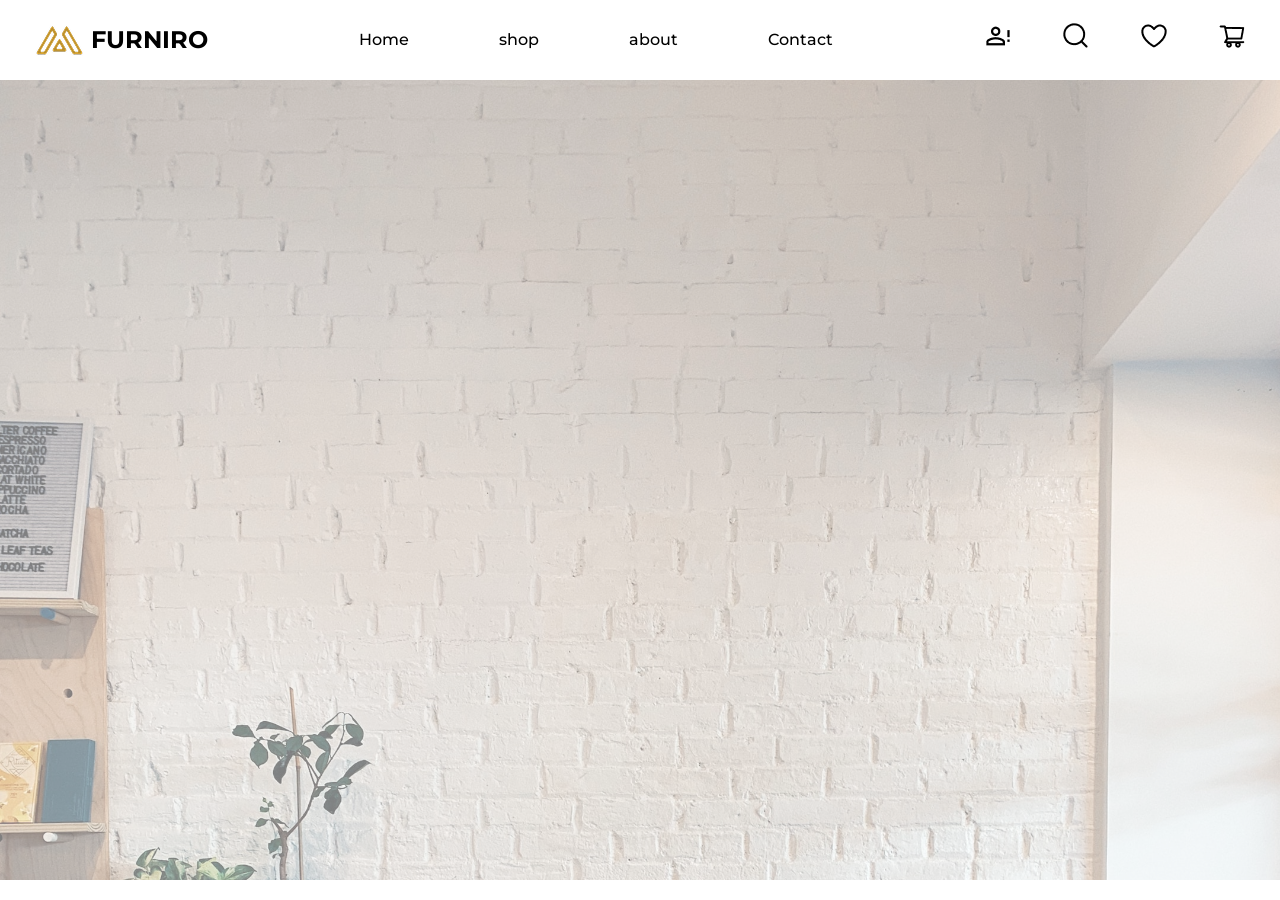
==== Page2.html @ 17d26b61 "day 4 page 2" ====
<!doctype html>
<html lang="en">
  <head>
    <meta charset="UTF-8" />
    <meta name="viewport" content="width=device-width, initial-scale=1.0" />
    <title>Document</title>
    <link rel="stylesheet" href="style.css" />
    <link rel="preconnect" href="https://fonts.googleapis.com" />
    <link rel="preconnect" href="https://fonts.gstatic.com" crossorigin />
    <link
      href="https://fonts.googleapis.com/css2?family=Montserrat:ital,wght@0,100..900;1,100..900&display=swap"
      rel="stylesheet" />
  </head>
  <body>
    <!-- navbar -->
    <nav class="navbar">
      <div id="navKiri">
        <img src="icon/Meubel House_Logos-05.png" alt="logo" />
        <h1>FURNIRO</h1>
      </div>

      <div id="navTengah">
        <a href="#">Home</a>
        <a href="#">shop</a>
        <a href="#">about</a>
        <a href="#">Contact</a>
      </div>

      <div id="navKanan">
        <a href="#">
          <img src="icon/mdi_account-alert-outline.png" alt="account" />
        </a>
        <a href="#">
          <img src="icon/akar-icons_search.png" alt="search" />
        </a>
        <a href="#">
          <img src="icon/akar-icons_heart.png" alt="heart" />
        </a>
        <a href="#">
          <img src="icon/ant-design_shopping-cart-outlined.png" alt="cart" />
        </a>
      </div>
    </nav>
    <!-- navbar end -->

    <!-- Pewmbukaan  -->
     <div id="P2-pembukaan">
      <div id="P2PA">
      </div>
      <div></div>
     </div>
    <!-- Pewmbukaan end -->
  </body>
</html>
---- style.css ----
body {
  margin: 0;
  padding: 0;
  line-height: 1.6;
  font-family: "Montserrat", sans-serif;
}

h1 {
  font-weight: 700;
}

p {
  font-weight: 700;
}
/* navbar */
.navbar {
  padding: 30px 0px;
  background-color: #ffffff;
  display: flex;
  flex-direction: row;
  justify-content: space-around;
  align-items: center;
  width: 100%;
  height: 20px;
}

#navKiri {
  display: flex;
  flex-direction: row;
  justify-content: center;
  align-items: center;
  gap: 7px;
}

#navKiri img {
  width: auto;
  height: 140%;
}

#navKiri h1 {
  margin: 0;
}

#navTengah {
  display: flex;
  flex-direction: row;
  justify-content: center;
  gap: 90px;
  width: 50%;
}

#navTengah a {
  color: black;
  text-decoration: none;
  font-weight: 500;
}

#navKanan {
  display: flex;
  flex-direction: row;
  align-items: center;
  justify-content: center;
  gap: 50px;
}

#navKanan a img {
  height: 80%;
  width: auto;
}
/* navbar end */

#luarNew {
  display: flex;
  flex-direction: column;
  position: relative;
  height: 100vh;
}

#pembukaan {
  height: 100vh;
  width: 100;
}

/* newArrival */
#newArrival {
  background-color: #fff3e3;
  width: 550px;
  height: 400px;
  border-radius: 10px;
  position: absolute;
  bottom: 130px;
  right: 110px;
  padding: 40px;
}

.p-a {
  font-family:
    system-ui,
    -apple-system,
    BlinkMacSystemFont,
    "Segoe UI",
    Roboto,
    Oxygen,
    Ubuntu,
    Cantarell,
    "Open Sans",
    "Helvetica Neue",
    sans-serif;
  letter-spacing: 4.5px;
}

#newArrival div h1 {
  color: #b88e2f;
  line-height: 50px;
  font-size: 50px;
  margin: 0px;
}

#newArrival div a {
  color: white;
  background-color: #b88e2f;
  text-decoration: none;
  font-size: 20px;
  font-weight: 600;
  margin-top: 90px;
  display: flex;
  flex-direction: column;
  align-items: center;
  justify-content: center;
  width: 230px;
  height: 80px;
}

#newArrival div a:hover {
  transition: 0.6s;
  background-color: #9c7725;
}

#newArrival div a:active {
  background-color: #9c7725;
  transform: scale(0.96);
}
/* newArrival end */

/* the range */
#the {
  display: flex;
  flex-direction: column;
  align-items: center;
  margin: 0;
  margin-top: 40px;
}

#the p {
  font-weight: 500;
  margin: 0;
}

#img-the {
  display: flex;
  flex-direction: row;
  justify-content: center;
  gap: 20px;
  margin: 60px 0px;
}

#img-the img {
  border-radius: 15px;
}

#img-the div {
  text-align: center;
}

/* the range end */

/* Our Products */

#OurProducts {
  display: flex;
  flex-direction: column;
  align-items: center;
}

#Our-1 {
  display: flex;
  flex-direction: row;
  gap: 40px;
}

.Our {
  display: flex;
  flex-direction: column;
  position: relative;
  background-color: #f4f5f7;
  overflow: hidden;
}

#Our-bayangan {
  display: flex;
  flex-direction: column;
  position: absolute;
  justify-content: center;
  align-items: center;
  inset: 0;
  z-index: 5;
  opacity: 0;
  transform: scale(0.85);
  pointer-events: none;
  transition:
    opacity 0.12s ease-out,
    transform 0.12s cubic-bezier(0.2, 0.9, 0.3, 1.3);
  gap: 20px;
  width: 100%;
  height: 100%;
  background-color: rgba(41, 41, 41, 0.508);
}

.Our:hover #Our-bayangan {
  opacity: 1;
  transform: scale(1);
  pointer-events: auto;
}

#button-1 {
  display: flex;
  flex-direction: column;
  justify-content: center;
  align-items: center;
  background-color: white;
  text-decoration: none;
  font-weight: 600;
  width: 200px;
  height: 48px;
  color: #e89f71;
}

#button-1:hover {
  background-color: #e89f71;
  color: white;
  opacity: 1;
  transform: scale(1);
  transition: 0.9ms;
}

#Our-dll {
  display: flex;
  gap: 15px;
}

#Our-dll a {
  color: white;
  text-decoration: none;
  font-weight: 600;
  display: flex;
  flex-direction: row;
  align-items: center;
}

.Our-ab {
  display: flex;
  flex-direction: column;
  justify-content: center;
  align-items: center;
  position: absolute;
  top: 10px;
  right: 20px;
  border-radius: 100%;
  background-color: #e97171;
  color: white;
  width: 50px;
  height: 50px;
}

.Our-abs {
  display: flex;
  flex-direction: column;
  justify-content: center;
  align-items: center;
  position: absolute;
  top: 10px;
  right: 20px;
  border-radius: 100%;
  background-color: #2ec1ac;
  color: white;
  width: 50px;
  height: 50px;
}

.Our-h3 {
  margin: 0px;
}

.Our-p {
  margin: 0px;
  color: #898989;
  font-weight: 600;
}

.Our div div {
  display: flex;
  flex-direction: row;
  gap: 30px;
}

.Our div div p {
  margin: 0px;
}

.Our div div s {
  color: grey;
}

#Our-2 {
  margin-top: 20px;
  display: flex;
  flex-direction: row;
  gap: 40px;
}

#Our-button2 {
  display: flex;
  flex-direction: column;
  align-items: center;
  justify-content: center;
  border: #b88e2f solid 1px;
  margin: 40px 0px;
  text-decoration: none;
  color: #b88e2f;
  font-weight: 600;
  width: 250px;
  height: 40px;
}
/* Our Products end */

/* Median */
#Median {
  display: flex;
  flex-direction: row;
  position: relative;
  justify-content: right;
  gap: 40px;
  margin: 20px 0px;
  padding: 40px 0px;
  padding-bottom: 30px;
  align-items: center;
  background-color: #fcf8f3;
}

#Median1 {
  display: flex;
  flex-direction: column;
}

#Median1 h1 {
  color: #3a3a3a;
  font-size: 50px;
  line-height: 55px;
  margin: 0;
}

#Median1 p {
  color: #616161;
  font-weight: 600;
  margin-top: 10px;
  margin-bottom: 30px;
}

#Median1 a {
  display: flex;
  flex-direction: column;
  justify-content: center;
  align-items: center;
  width: 150px;
  height: 45px;
  text-decoration: none;
  font-weight: 600;
  background-color: #b88e2f;
  color: white;
}

#Median2 {
  display: flex;
  flex-direction: row;
  position: relative;
  right: 0;
  gap: 20px;
}

.medianG {
  position: relative;
}

#MG {
  display: flex;
  flex-direction: column;
  justify-content: center;
  padding: 40px 30px;
  height: 50px;
  width: 157px;
  position: absolute;
  bottom: 30px;
  left: 30px;
  background-color: #ffffffb8;
}

#MG div {
  display: flex;
  flex-direction: row;
  align-items: center;
  gap: 5px;
  margin: 0;
  color: #616161;
  font-weight: 600;
}

#MG div p {
  margin: 0;
  font-weight: 500;
}

#MG div div {
  background-color: grey;
  height: 1px;
  width: 20px;
}

#MG h1 {
  margin: 0;
  font-size: 25px;
}

#MG-gambar {
  background-color: #b88e2f;
  display: flex;
  flex-direction: column;
  align-items: center;
  justify-content: center;
  position: absolute;
  bottom: 30px;
  right: 108px;
  width: 50px;
  height: 50px;
}

#MedianG2 {
  display: flex;
  flex-direction: column;
}

#MG2 {
  display: flex;
  flex-direction: row;
  gap: 20px;
}

#M {
  background-color: white;
  box-shadow: 0 4px 10px rgba(0, 0, 0, 0.3);
  display: flex;
  flex-direction: column;
  align-items: center;
  justify-content: center;
  position: absolute;
  bottom: 250px;
  right: 55px;
  border-radius: 100%;
  width: 40px;
  height: 40px;
}

#M img {
  height: 15px;
  width: auto;
}

#MG3 {
  display: flex;
  flex-direction: row;
  align-items: center;
  gap: 10px;
  height: 100%;
}

.M1 {
  border-radius: 100%;
  border: #b88e2f solid 1px;
  padding: 5px;
}

.M1 div {
  background-color: #b88e2f;
  border-radius: 100%;
  width: 8px;
  height: 8px;
}

.M2 {
  background-color: #d8d8d8;
  border-radius: 100%;
  width: 8px;
  height: 8px;
}
/* Median end */

/* Funiro */
#FuniroUtama {
  display: flex;
  flex-direction: column;
  align-items: center;
  justify-content: center;
}

#FuniroUtama p {
  margin: 0;
  color: grey;
}

#FuniroUtama h1 {
  margin: 0;
}

#Funiro {
  display: flex;
  flex-direction: row;
  gap: 20px;
}

#FKiri {
  display: flex;
  flex-direction: column;
  gap: 20px;
}

#FKA {
  display: flex;
  flex-direction: row;
  align-items: end;
  gap: 20px;
}

#fka {
  width: 451px;
  height: 312px;
}

#FKB {
  display: flex;
  flex-direction: row;
  align-items: self-start;
  gap: 20px;
}

#FTengah {
  display: flex;
  flex-direction: row;
  align-items: center;
}

#FKanan {
  display: flex;
  flex-direction: column;
  gap: 20px;
}

#Fka {
  display: flex;
  flex-direction: row;
  align-items: end;
  gap: 20px;
}

.fka {
  width: 290px;
  height: 348px;
}

#Fkb {
  display: flex;
  flex-direction: row;
  gap: 20px;
}

.fkb {
  width: 258px;
  height: 196px;
}

/* Funiro */

/* footer */
footer {
  margin-top: 50px;
}

#FooterA {
  display: flex;
  flex-direction: row;
  padding: 20px 0px;
  justify-content: space-around;
}

#FA1 {
  display: flex;
  flex-direction: column;
}

#FA1 h2 {
  margin-top: 10px;
}

#FA1 p {
  color: #9f9f9f;
  font-weight: 500;
}
.FA2 {
  display: flex;
  flex-direction: column;
  gap: 30px;
}

.FA2 p {
  color: #9f9f9f;
}

.FA2 a {
  text-decoration: none;
  color: black;
  font-weight: 600;
}

#FA4 {
  display: flex;
  flex-direction: column;
  gap: 15px;
}

#FA4 {
  color: #9f9f9f;
}

#FI {
  color: #9f9f9f;
  border: none;
  font-weight: 500;
  font-size: 15px;
}

#FI:focus {
  border: none;
  outline: none;
}

.underline {
  background-color: black;
  height: 1.6px;
  width: 175px;
}

#under {
  display: flex;
  flex-direction: row;
  align-items: center;
}

.FKANAN {
  color: black;
  text-decoration: underline;
  text-underline-offset: 6px;
}

#FooterB {
  padding: 0px 85px;
}

#FooterB p {
  font-weight: 500;
  margin: 40px 0px;
}
/* footer end */

/* page 2 */

/* pembukaan  */
#P2-pembukaan {
  background-image: url('picture/P2/Pembukaan.jpg');
  opacity: 50%;
  background-repeat: no-repeat;
  background-size: cover;
  height: 800px;
}

#P2PA {
  display: flex;
  flex-direction: column;
}

#P2PA img {
}
/* pembukaan end */

/* page 2 end */

@media (max-width: 576px) {
  * {
    border: none;
  }

  body {
    margin: 0;
    padding: 0;
    line-height: 1.6;
    font-family: "Montserrat", sans-serif;
    display: flex;
    flex-direction: column;
    width: auto;
  }

  h1 {
    font-weight: 700;
  }

  p {
    font-weight: 700;
  }

  /* navbar */
  .navbar {
    padding: 15px 0px;
    background-color: #ffffff;
    display: flex;
    flex-direction: row;
    justify-content: space-around;
    align-items: center;
    height: 20px;
    width: 500px;
  }

  #navKiri {
    display: flex;
    flex-direction: row;
    justify-content: center;
    align-items: center;
    gap: 2px;
  }

  #navKiri img {
    width: 20px;
    height: auto;
  }

  #navKiri h1 {
    margin: 0;
    font-size: 13px;
  }

  #navTengah {
    display: flex;
    flex-direction: row;
    justify-content: center;
    gap: 17px;
    width: 50%;
  }

  #navTengah a {
    color: black;
    text-decoration: none;
    font-weight: 500;
    font-size: 13px;
  }

  #navKanan {
    display: flex;
    flex-direction: row;
    justify-content: center;
    align-items: center;
    overflow: hidden;
    height: 25px;
    gap: 10px;
  }

  #navKanan a {
    height: 22px;
    width: auto;
  }
  /* navbar end */

  #luarNew {
    display: flex;
    flex-direction: column;
    position: relative;
    height: auto;
    width: 100px;
  }

  #pembukaan {
    height: 300px;
    width: 499px;
  }

  /* newArrival */
  #newArrival {
    background-color: #fff3e3;
    width: 190px;
    height: 149px;
    border-radius: 5px;
    position: absolute;
    top: 80px;
    left: 260px;
    padding: 10px;
  }

  .p-a {
    font-family:
      system-ui,
      -apple-system,
      BlinkMacSystemFont,
      "Segoe UI",
      Roboto,
      Oxygen,
      Ubuntu,
      Cantarell,
      "Open Sans",
      "Helvetica Neue",
      sans-serif;
    letter-spacing: 1px;
    font-weight: 500;
    font-size: 7px;
  }

  .p-b {
    font-family:
      system-ui,
      -apple-system,
      BlinkMacSystemFont,
      "Segoe UI",
      Roboto,
      Oxygen,
      Ubuntu,
      Cantarell,
      "Open Sans",
      "Helvetica Neue",
      sans-serif;
    font-weight: 500;
    font-size: 7px;
  }

  #newArrival div h1 {
    color: #b88e2f;
    line-height: 18px;
    font-size: 17px;
    margin: 0px;
  }

  #newArrival div a {
    color: white;
    background-color: #b88e2f;
    text-decoration: none;
    font-size: 7px;
    margin-top: 26px;
    display: flex;
    flex-direction: column;
    align-items: center;
    justify-content: center;
    width: 80px;
    height: 25px;
  }

  #newArrival div a:hover {
    transition: 0.6s;
    background-color: #9c7725;
  }

  #newArrival div a:active {
    background-color: #9c7725;
    transform: scale(0.96);
  }
  /* newArrival end */
}
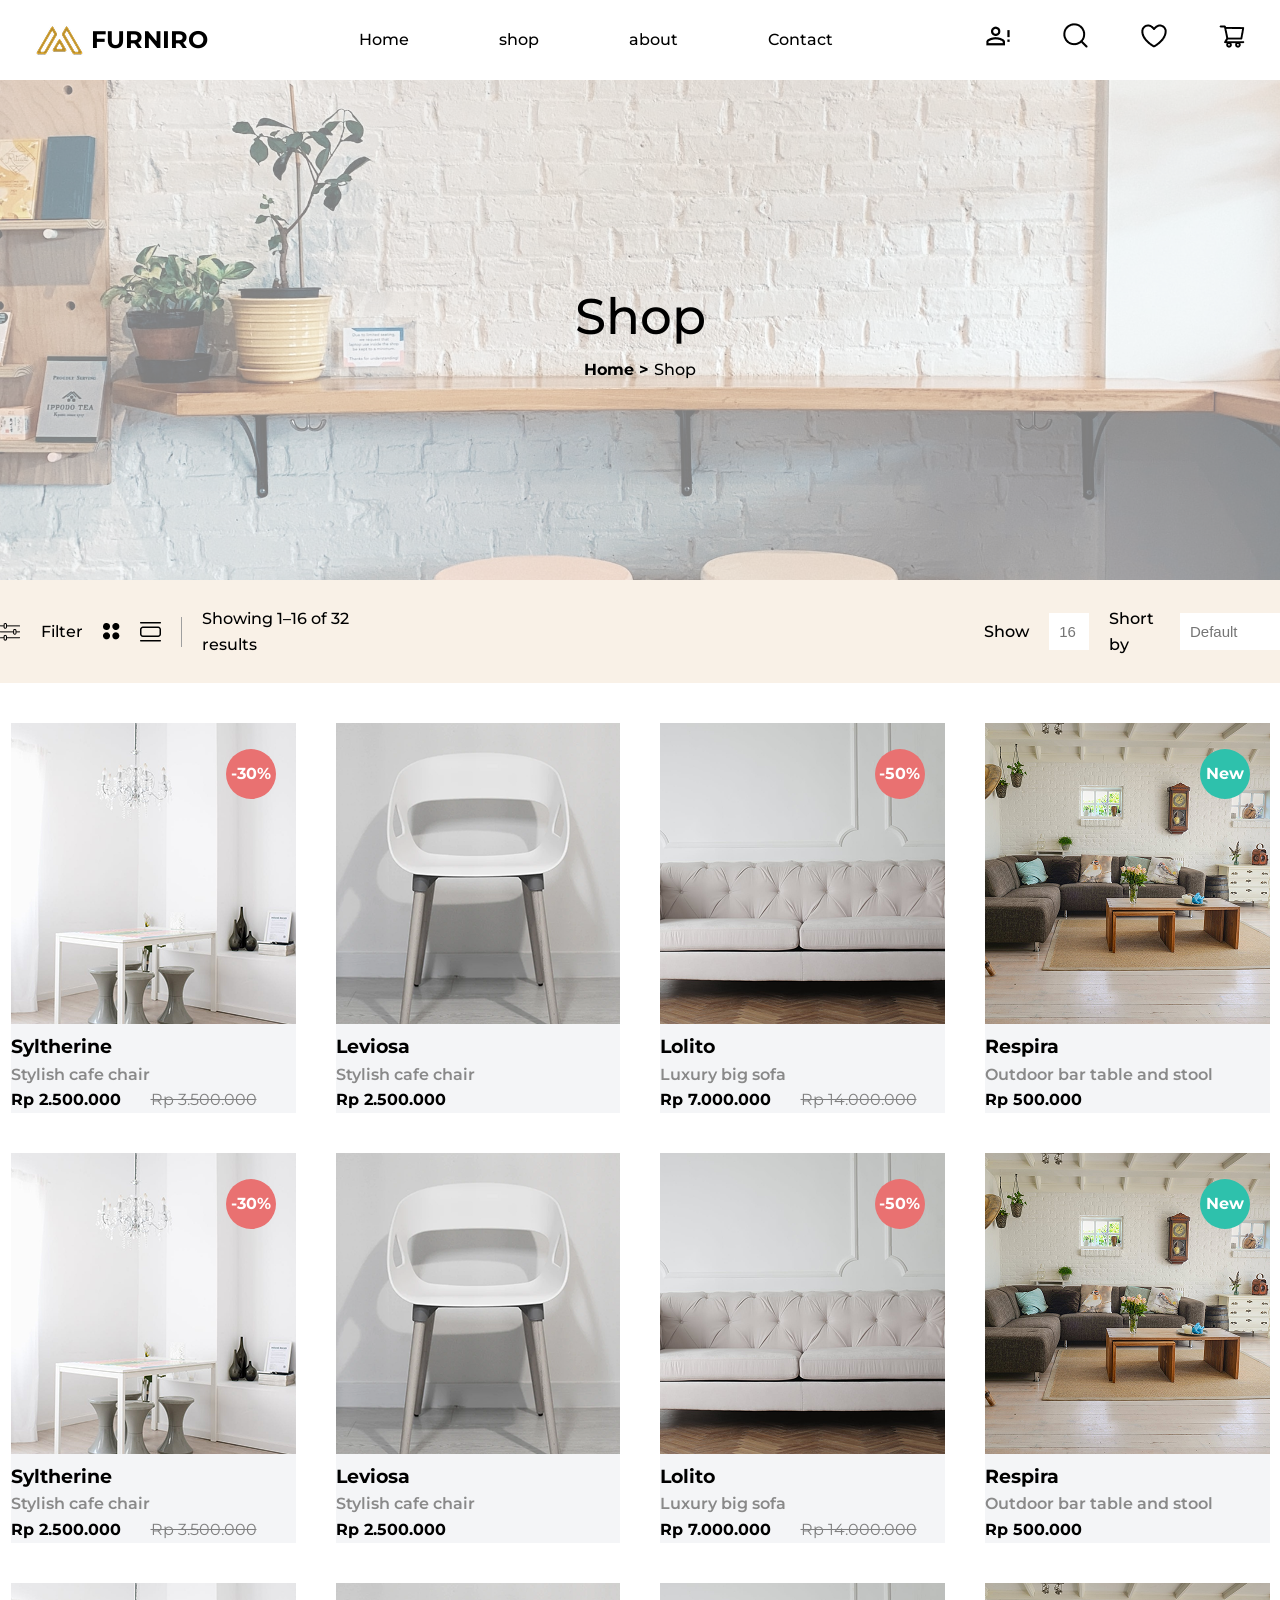
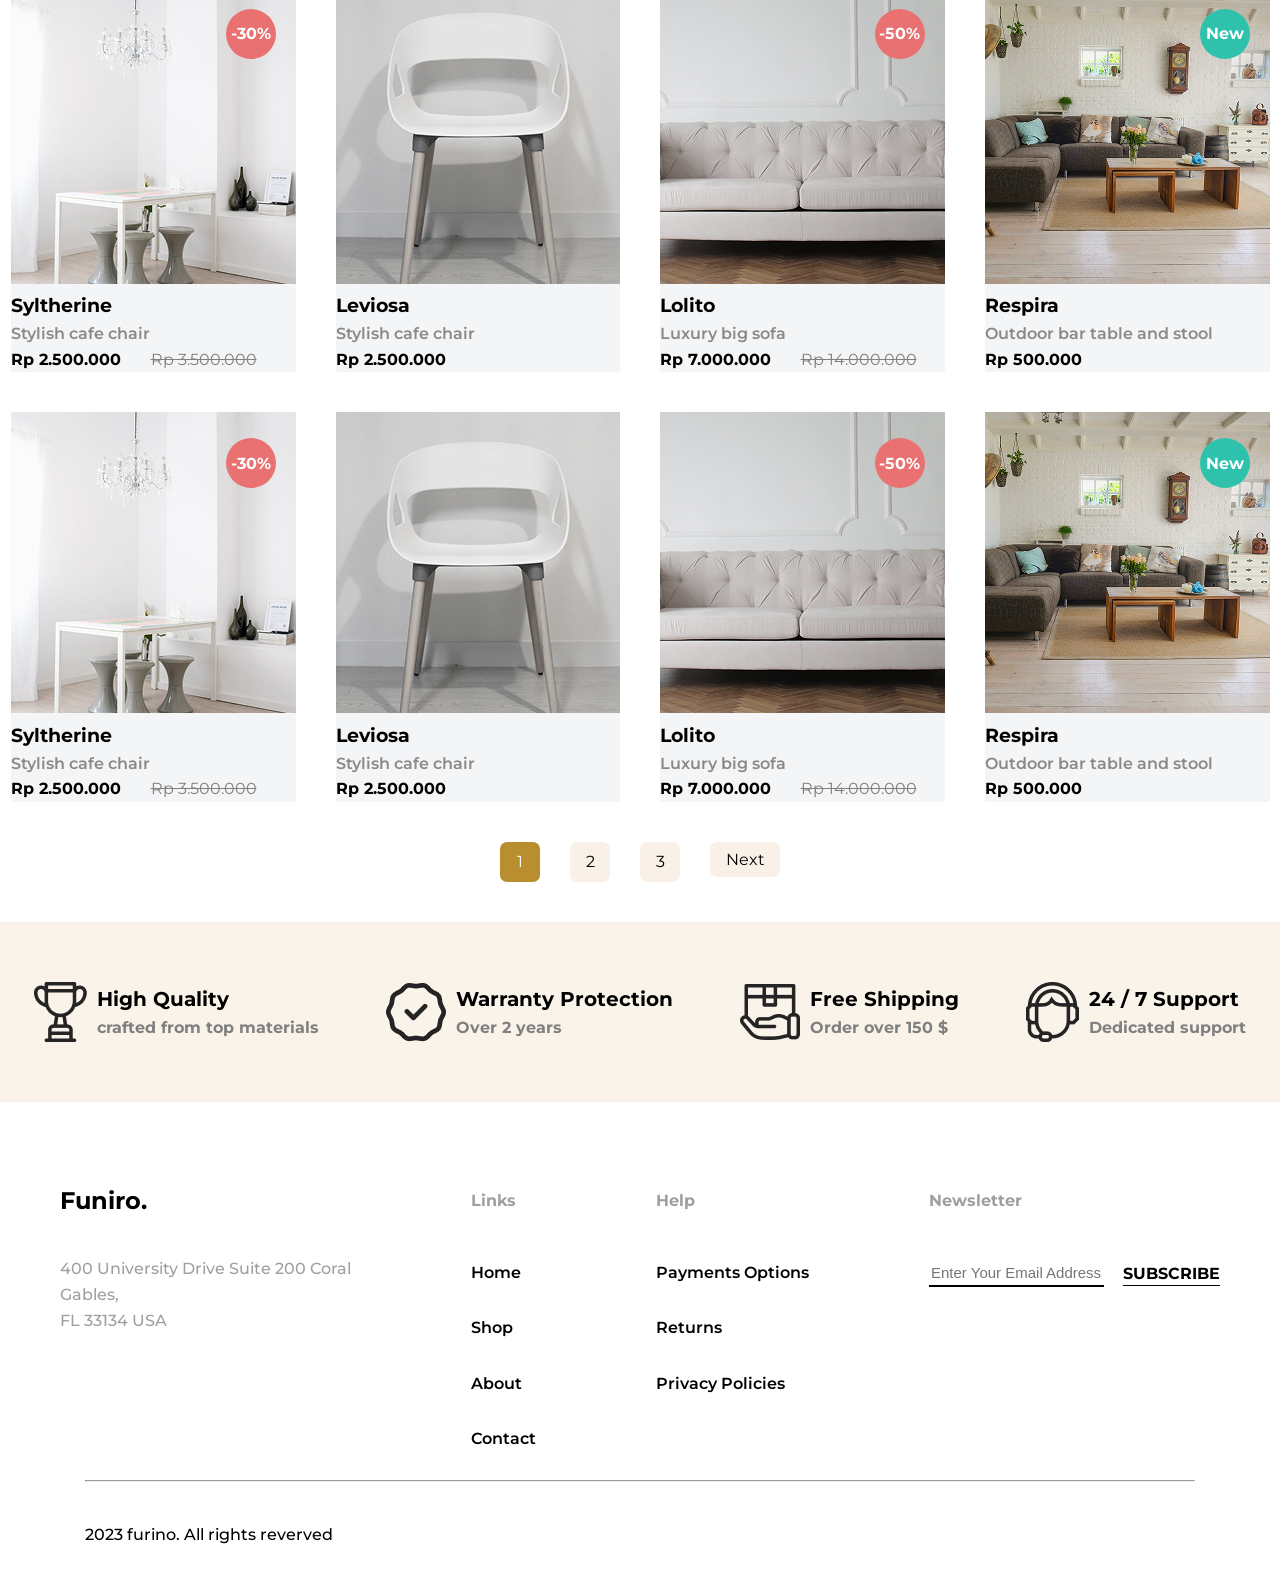
==== commit 8693e2db: "day 5 page 2" ====
--- a/Page2.html
+++ b/Page2.html
@@ -44,11 +44,491 @@
     <!-- navbar end -->
 
     <!-- Pewmbukaan  -->
-     <div id="P2-pembukaan">
+    <div id="P2-pembukaan">
       <div id="P2PA">
-      </div>
-      <div></div>
+        <img src="picture/P2/Pembukaan.jpg" alt="image" />
+        <div id="divp">
+          <h1>Shop</h1>
+          <p>Home > <span>Shop</span></p>
+        </div>
+      </div>
+      <div id="P2PB">
+        <div id="divPA">
+          <img src="icon/Page2/Vector.png" alt="gambar" />
+          <p>Filter</p>
+          <img src="icon/Page2/Vector (1).png" alt="gambar" />
+          <img src="icon/Page2/Vector (2).png" alt="gambar" />
+          <div></div>
+          <p>Showing 1–16 of 32 results</p>
+        </div>
+        <div id="divPB">
+          <label for="show">Show</label>
+          <input type="text" name="number" placeholder="16" id="number" />
+          <label for="Short by">Short by</label>
+          <input type="text" name="barang" placeholder="Default" id="Default" />
+        </div>
+      </div>
+    </div>
+    <!-- Pembukaan end -->
+
+    <!-- product -->
+    <div id="OurProducts">
+      <div id="p22">
+        <div id="Our-1">
+          <div class="Our">
+            <div>
+              <p class="Our-ab">-30%</p>
+              <img src="picture/OurProducts/image 1.png" alt="gambar" />
+              <h3 class="Our-h3">Syltherine</h3>
+              <p class="Our-p">Stylish cafe chair</p>
+              <div>
+                <p>Rp 2.500.000</p>
+                <s>Rp 3.500.000</s>
+              </div>
+            </div>
+            <div id="Our-bayangan">
+              <a href="#" id="button-1">Add to card</a>
+              <div id="Our-dll">
+                <a href="#"><img src="icon/Share.png" alt="gambar" /> Share</a>
+                <a href="#"
+                  ><img src="icon/compare.png" alt="gambar" /> Compare</a
+                >
+                <a href="#"><img src="icon/Like.png" alt="gambar" />Like</a>
+              </div>
+            </div>
+          </div>
+
+          <div class="Our">
+            <div>
+              <img src="picture/OurProducts/image 2.png" alt="gambar" />
+              <h3 class="Our-h3">Leviosa</h3>
+              <p class="Our-p">Stylish cafe chair</p>
+              <div>
+                <p>Rp 2.500.000</p>
+              </div>
+            </div>
+            <div id="Our-bayangan">
+              <a href="#" id="button-1">Add to card</a>
+              <div id="Our-dll">
+                <a href="#"><img src="icon/Share.png" alt="gambar" /> Share</a>
+                <a href="#"
+                  ><img src="icon/compare.png" alt="gambar" /> Compare</a
+                >
+                <a href="#"><img src="icon/Like.png" alt="gambar" />Like</a>
+              </div>
+            </div>
+          </div>
+
+          <div class="Our">
+            <div>
+              <p class="Our-ab">-50%</p>
+              <img src="picture/OurProducts/image 3.png" alt="gambar" />
+              <h3 class="Our-h3">Lolito</h3>
+              <p class="Our-p">Luxury big sofa</p>
+              <div>
+                <p>Rp 7.000.000</p>
+                <s>Rp 14.000.000</s>
+              </div>
+            </div>
+            <div id="Our-bayangan">
+              <a href="#" id="button-1">Add to card</a>
+              <div id="Our-dll">
+                <a href="#"><img src="icon/Share.png" alt="gambar" /> Share</a>
+                <a href="#"
+                  ><img src="icon/compare.png" alt="gambar" /> Compare</a
+                >
+                <a href="#"><img src="icon/Like.png" alt="gambar" />Like</a>
+              </div>
+            </div>
+          </div>
+
+          <div class="Our">
+            <div>
+              <p class="Our-abs">New</p>
+              <img src="picture/OurProducts/image 4.png" alt="gambar" />
+              <h3 class="Our-h3">Respira</h3>
+              <p class="Our-p">Outdoor bar table and stool</p>
+              <div>
+                <p>Rp 500.000</p>
+              </div>
+            </div>
+            <div id="Our-bayangan">
+              <a href="#" id="button-1">Add to card</a>
+              <div id="Our-dll">
+                <a href="#"><img src="icon/Share.png" alt="gambar" /> Share</a>
+                <a href="#"
+                  ><img src="icon/compare.png" alt="gambar" /> Compare</a
+                >
+                <a href="#"><img src="icon/Like.png" alt="gambar" />Like</a>
+              </div>
+            </div>
+          </div>
+        </div>
+
+        <div id="Our-1">
+          <div class="Our">
+            <div>
+              <p class="Our-ab">-30%</p>
+              <img src="picture/OurProducts/image 1.png" alt="gambar" />
+              <h3 class="Our-h3">Syltherine</h3>
+              <p class="Our-p">Stylish cafe chair</p>
+              <div>
+                <p>Rp 2.500.000</p>
+                <s>Rp 3.500.000</s>
+              </div>
+            </div>
+            <div id="Our-bayangan">
+              <a href="#" id="button-1">Add to card</a>
+              <div id="Our-dll">
+                <a href="#"><img src="icon/Share.png" alt="gambar" /> Share</a>
+                <a href="#"
+                  ><img src="icon/compare.png" alt="gambar" /> Compare</a
+                >
+                <a href="#"><img src="icon/Like.png" alt="gambar" />Like</a>
+              </div>
+            </div>
+          </div>
+
+          <div class="Our">
+            <div>
+              <img src="picture/OurProducts/image 2.png" alt="gambar" />
+              <h3 class="Our-h3">Leviosa</h3>
+              <p class="Our-p">Stylish cafe chair</p>
+              <div>
+                <p>Rp 2.500.000</p>
+              </div>
+            </div>
+            <div id="Our-bayangan">
+              <a href="#" id="button-1">Add to card</a>
+              <div id="Our-dll">
+                <a href="#"><img src="icon/Share.png" alt="gambar" /> Share</a>
+                <a href="#"
+                  ><img src="icon/compare.png" alt="gambar" /> Compare</a
+                >
+                <a href="#"><img src="icon/Like.png" alt="gambar" />Like</a>
+              </div>
+            </div>
+          </div>
+
+          <div class="Our">
+            <div>
+              <p class="Our-ab">-50%</p>
+              <img src="picture/OurProducts/image 3.png" alt="gambar" />
+              <h3 class="Our-h3">Lolito</h3>
+              <p class="Our-p">Luxury big sofa</p>
+              <div>
+                <p>Rp 7.000.000</p>
+                <s>Rp 14.000.000</s>
+              </div>
+            </div>
+            <div id="Our-bayangan">
+              <a href="#" id="button-1">Add to card</a>
+              <div id="Our-dll">
+                <a href="#"><img src="icon/Share.png" alt="gambar" /> Share</a>
+                <a href="#"
+                  ><img src="icon/compare.png" alt="gambar" /> Compare</a
+                >
+                <a href="#"><img src="icon/Like.png" alt="gambar" />Like</a>
+              </div>
+            </div>
+          </div>
+
+          <div class="Our">
+            <div>
+              <p class="Our-abs">New</p>
+              <img src="picture/OurProducts/image 4.png" alt="gambar" />
+              <h3 class="Our-h3">Respira</h3>
+              <p class="Our-p">Outdoor bar table and stool</p>
+              <div>
+                <p>Rp 500.000</p>
+              </div>
+            </div>
+            <div id="Our-bayangan">
+              <a href="#" id="button-1">Add to card</a>
+              <div id="Our-dll">
+                <a href="#"><img src="icon/Share.png" alt="gambar" /> Share</a>
+                <a href="#"
+                  ><img src="icon/compare.png" alt="gambar" /> Compare</a
+                >
+                <a href="#"><img src="icon/Like.png" alt="gambar" />Like</a>
+              </div>
+            </div>
+          </div>
+        </div>
+
+        <div id="Our-1">
+          <div class="Our">
+            <div>
+              <p class="Our-ab">-30%</p>
+              <img src="picture/OurProducts/image 1.png" alt="gambar" />
+              <h3 class="Our-h3">Syltherine</h3>
+              <p class="Our-p">Stylish cafe chair</p>
+              <div>
+                <p>Rp 2.500.000</p>
+                <s>Rp 3.500.000</s>
+              </div>
+            </div>
+            <div id="Our-bayangan">
+              <a href="#" id="button-1">Add to card</a>
+              <div id="Our-dll">
+                <a href="#"><img src="icon/Share.png" alt="gambar" /> Share</a>
+                <a href="#"
+                  ><img src="icon/compare.png" alt="gambar" /> Compare</a
+                >
+                <a href="#"><img src="icon/Like.png" alt="gambar" />Like</a>
+              </div>
+            </div>
+          </div>
+
+          <div class="Our">
+            <div>
+              <img src="picture/OurProducts/image 2.png" alt="gambar" />
+              <h3 class="Our-h3">Leviosa</h3>
+              <p class="Our-p">Stylish cafe chair</p>
+              <div>
+                <p>Rp 2.500.000</p>
+              </div>
+            </div>
+            <div id="Our-bayangan">
+              <a href="#" id="button-1">Add to card</a>
+              <div id="Our-dll">
+                <a href="#"><img src="icon/Share.png" alt="gambar" /> Share</a>
+                <a href="#"
+                  ><img src="icon/compare.png" alt="gambar" /> Compare</a
+                >
+                <a href="#"><img src="icon/Like.png" alt="gambar" />Like</a>
+              </div>
+            </div>
+          </div>
+
+          <div class="Our">
+            <div>
+              <p class="Our-ab">-50%</p>
+              <img src="picture/OurProducts/image 3.png" alt="gambar" />
+              <h3 class="Our-h3">Lolito</h3>
+              <p class="Our-p">Luxury big sofa</p>
+              <div>
+                <p>Rp 7.000.000</p>
+                <s>Rp 14.000.000</s>
+              </div>
+            </div>
+            <div id="Our-bayangan">
+              <a href="#" id="button-1">Add to card</a>
+              <div id="Our-dll">
+                <a href="#"><img src="icon/Share.png" alt="gambar" /> Share</a>
+                <a href="#"
+                  ><img src="icon/compare.png" alt="gambar" /> Compare</a
+                >
+                <a href="#"><img src="icon/Like.png" alt="gambar" />Like</a>
+              </div>
+            </div>
+          </div>
+
+          <div class="Our">
+            <div>
+              <p class="Our-abs">New</p>
+              <img src="picture/OurProducts/image 4.png" alt="gambar" />
+              <h3 class="Our-h3">Respira</h3>
+              <p class="Our-p">Outdoor bar table and stool</p>
+              <div>
+                <p>Rp 500.000</p>
+              </div>
+            </div>
+            <div id="Our-bayangan">
+              <a href="#" id="button-1">Add to card</a>
+              <div id="Our-dll">
+                <a href="#"><img src="icon/Share.png" alt="gambar" /> Share</a>
+                <a href="#"
+                  ><img src="icon/compare.png" alt="gambar" /> Compare</a
+                >
+                <a href="#"><img src="icon/Like.png" alt="gambar" />Like</a>
+              </div>
+            </div>
+          </div>
+        </div>
+
+        <div id="Our-1">
+          <div class="Our">
+            <div>
+              <p class="Our-ab">-30%</p>
+              <img src="picture/OurProducts/image 1.png" alt="gambar" />
+              <h3 class="Our-h3">Syltherine</h3>
+              <p class="Our-p">Stylish cafe chair</p>
+              <div>
+                <p>Rp 2.500.000</p>
+                <s>Rp 3.500.000</s>
+              </div>
+            </div>
+            <div id="Our-bayangan">
+              <a href="#" id="button-1">Add to card</a>
+              <div id="Our-dll">
+                <a href="#"><img src="icon/Share.png" alt="gambar" /> Share</a>
+                <a href="#"
+                  ><img src="icon/compare.png" alt="gambar" /> Compare</a
+                >
+                <a href="#"><img src="icon/Like.png" alt="gambar" />Like</a>
+              </div>
+            </div>
+          </div>
+
+          <div class="Our">
+            <div>
+              <img src="picture/OurProducts/image 2.png" alt="gambar" />
+              <h3 class="Our-h3">Leviosa</h3>
+              <p class="Our-p">Stylish cafe chair</p>
+              <div>
+                <p>Rp 2.500.000</p>
+              </div>
+            </div>
+            <div id="Our-bayangan">
+              <a href="#" id="button-1">Add to card</a>
+              <div id="Our-dll">
+                <a href="#"><img src="icon/Share.png" alt="gambar" /> Share</a>
+                <a href="#"
+                  ><img src="icon/compare.png" alt="gambar" /> Compare</a
+                >
+                <a href="#"><img src="icon/Like.png" alt="gambar" />Like</a>
+              </div>
+            </div>
+          </div>
+
+          <div class="Our">
+            <div>
+              <p class="Our-ab">-50%</p>
+              <img src="picture/OurProducts/image 3.png" alt="gambar" />
+              <h3 class="Our-h3">Lolito</h3>
+              <p class="Our-p">Luxury big sofa</p>
+              <div>
+                <p>Rp 7.000.000</p>
+                <s>Rp 14.000.000</s>
+              </div>
+            </div>
+            <div id="Our-bayangan">
+              <a href="#" id="button-1">Add to card</a>
+              <div id="Our-dll">
+                <a href="#"><img src="icon/Share.png" alt="gambar" /> Share</a>
+                <a href="#"
+                  ><img src="icon/compare.png" alt="gambar" /> Compare</a
+                >
+                <a href="#"><img src="icon/Like.png" alt="gambar" />Like</a>
+              </div>
+            </div>
+          </div>
+
+          <div class="Our">
+            <div>
+              <p class="Our-abs">New</p>
+              <img src="picture/OurProducts/image 4.png" alt="gambar" />
+              <h3 class="Our-h3">Respira</h3>
+              <p class="Our-p">Outdoor bar table and stool</p>
+              <div>
+                <p>Rp 500.000</p>
+              </div>
+            </div>
+            <div id="Our-bayangan">
+              <a href="#" id="button-1">Add to card</a>
+              <div id="Our-dll">
+                <a href="#"><img src="icon/Share.png" alt="gambar" /> Share</a>
+                <a href="#"
+                  ><img src="icon/compare.png" alt="gambar" /> Compare</a
+                >
+                <a href="#"><img src="icon/Like.png" alt="gambar" />Like</a>
+              </div>
+            </div>
+          </div>
+        </div>
+      </div>
+
+      <div class="p2">
+        <a href="#" class="p21">1</a>
+        <a href="#" class="p223">2</a>
+        <a href="#" class="p223">3</a>
+        <a href="#" class="p24">Next</a>
+      </div>
+    </div>
+    <!-- product end -->
+
+    <!-- footer v2 -->
+     <div class="footerv2">
+      <div class="fv2">
+        <img src="icon/Page2/piala.png" alt="img">
+        <div>
+          <h1>High Quality</h1>
+          <p>crafted from top materials</p>
+        </div>
+      </div>
+
+      <div class="fv2">
+        <img src="icon/Page2/centanghitam.png" alt="img">
+        <div>
+          <h1>Warranty Protection</h1>
+          <p>Over 2 years</p>
+        </div>
+      </div>
+
+      <div class="fv2">
+        <img src="icon/Page2/paket.png" alt="img">
+        <div>
+          <h1>Free Shipping</h1>
+          <p>Order over 150 $</p>
+        </div>
+      </div>
+
+      <div class="fv2">
+        <img src="icon/Page2/operator.png" alt="img">
+        <div>
+          <h1>24 / 7 Support</h1>
+          <p>Dedicated support</p>
+        </div>
+      </div>
+      
      </div>
-    <!-- Pewmbukaan end -->
+    <!-- footer v2 edn -->
+
+     <!-- footer -->
+    <footer>
+      <div id="FooterA">
+        <div id="FA1">
+          <h2>Funiro.</h2>
+          <p>
+            400 University Drive Suite 200 Coral <br />
+            Gables, <br />
+            FL 33134 USA
+          </p>
+        </div>
+        <div class="FA2">
+          <p>Links</p>
+          <a href="#">Home</a>
+          <a href="#">Shop</a>
+          <a href="#">About</a>
+          <a href="#">Contact</a>
+        </div>
+        <div class="FA2">
+          <p>Help</p>
+          <a href="#">Payments Options</a>
+          <a href="#">Returns</a>
+          <a href="#">Privacy Policies</a>
+        </div>
+        <div id="FA4">
+          <p>Newsletter</p>
+          <div id="under">
+            <div>
+              <input
+                type="email"
+                name="email"
+                placeholder="Enter Your Email Address "
+                id="FI" />
+              <div class="underline"></div>
+            </div>
+            <p class="FKANAN">SUBSCRIBE</p>
+          </div>
+        </div>
+      </div>
+      <div id="FooterB">
+        <hr>
+        <p>2023 furino. All rights reverved</p>
+      </div>
+    </footer>
+    <!-- footer end-->
   </body>
 </html>
--- a/style.css
+++ b/style.css
@@ -683,21 +683,190 @@
 
 /* pembukaan  */
 #P2-pembukaan {
-  background-image: url('picture/P2/Pembukaan.jpg');
-  opacity: 50%;
-  background-repeat: no-repeat;
-  background-size: cover;
-  height: 800px;
+  display: flex;
+  flex-direction: column;
 }
 
 #P2PA {
   display: flex;
   flex-direction: column;
+  position: relative;
 }
 
 #P2PA img {
+  height: 500px;
+  object-fit: cover;
+  object-position: center;
+  opacity: 0.5;
+}
+
+#divp {
+  display: flex;
+  flex-direction: column;
+  align-items: center;
+  position: absolute;
+  top: 50%;
+  left: 50%;
+  transform: translate(-50%, -50%);
+}
+
+#divp h1 {
+  margin: 0;
+  font-size: 50px;
+  font-weight: 500;
+}
+
+#divp p {
+  margin: 0;
+}
+
+#divp p span {
+  font-weight: 500;
+}
+
+#P2PB {
+  background-color: #f9f1e7;
+  display: flex;
+  flex-direction: row;
+  justify-content: center;
+  gap: 600px;
+  margin-bottom: 40px;
+}
+
+#divPA {
+  display: flex;
+  flex-direction: row;
+  align-items: center;
+  padding: 10px 0px;
+  gap: 20px;
+}
+
+#divPA p {
+  font-weight: 500;
+}
+
+#divPA div {
+  background-color: #9f9f9f;
+  height: 30px;
+  width: 1px;
+}
+
+#divPB {
+  display: flex;
+  flex-direction: row;
+  justify-content: center;
+  align-items: center;
+  gap: 20px;
+}
+
+#divPB label {
+  font-weight: 520;
+}
+
+#number {
+  font-size: 15px;
+  width: 20px;
+  display: flex;
+  flex-direction: column;
+  justify-content: center;
+  align-items: center;
+  padding: 10px;
+  border: none;
+}
+
+#number:focus {
+  outline: none;
+}
+
+#Default {
+  font-size: 15px;
+  width: 80px;
+  padding: 10px;
+  border: none;
+}
+
+#Default:focus {
+  outline: none;
 }
 /* pembukaan end */
+
+#p22 {
+  display: flex;
+  flex-direction: column;
+  gap: 40px;
+}
+
+.p2 {
+  display: flex;
+  flex-direction: row;
+  gap: 30px;
+  margin: 40px;
+}
+
+.p21 {
+  text-decoration: none;
+  color: white;
+  background-color: #b88e2f;
+  width: 40px;
+  height: 40px;
+  border-radius: 7px;
+  display: flex;
+  flex-direction: column;
+  align-items: center;
+  justify-content: center;
+}
+
+.p223 {
+  text-decoration: none;
+  color: black;
+  background-color: #f9f1e7;
+  width: 40px;
+  height: 40px;
+  border-radius: 7px;
+  display: flex;
+  flex-direction: column;
+  align-items: center;
+  justify-content: center;
+}
+
+.p24 {
+  text-decoration: none;
+  color: black;
+  background-color: #f9f1e7;
+  width: 70px;
+  height: 35px;
+  border-radius: 7px;
+  display: flex;
+  flex-direction: column;
+  align-items: center;
+  justify-content: center;
+}
+
+.footerv2 {
+  display: flex;
+  flex-direction: row;
+  justify-content: space-around;
+  padding: 60px 0px;
+  background-color: #FAF3EA;
+}
+
+.fv2 {
+  display: flex;
+  flex-direction: row;
+  align-items: center;
+  justify-content: center;
+  gap: 10px;
+}
+
+.fv2 div h1{
+  margin: 0px;
+  font-size: 20px;
+}
+
+.fv2 div p{
+  margin: 0px;
+  color: gray;
+}
 
 /* page 2 end */
 
